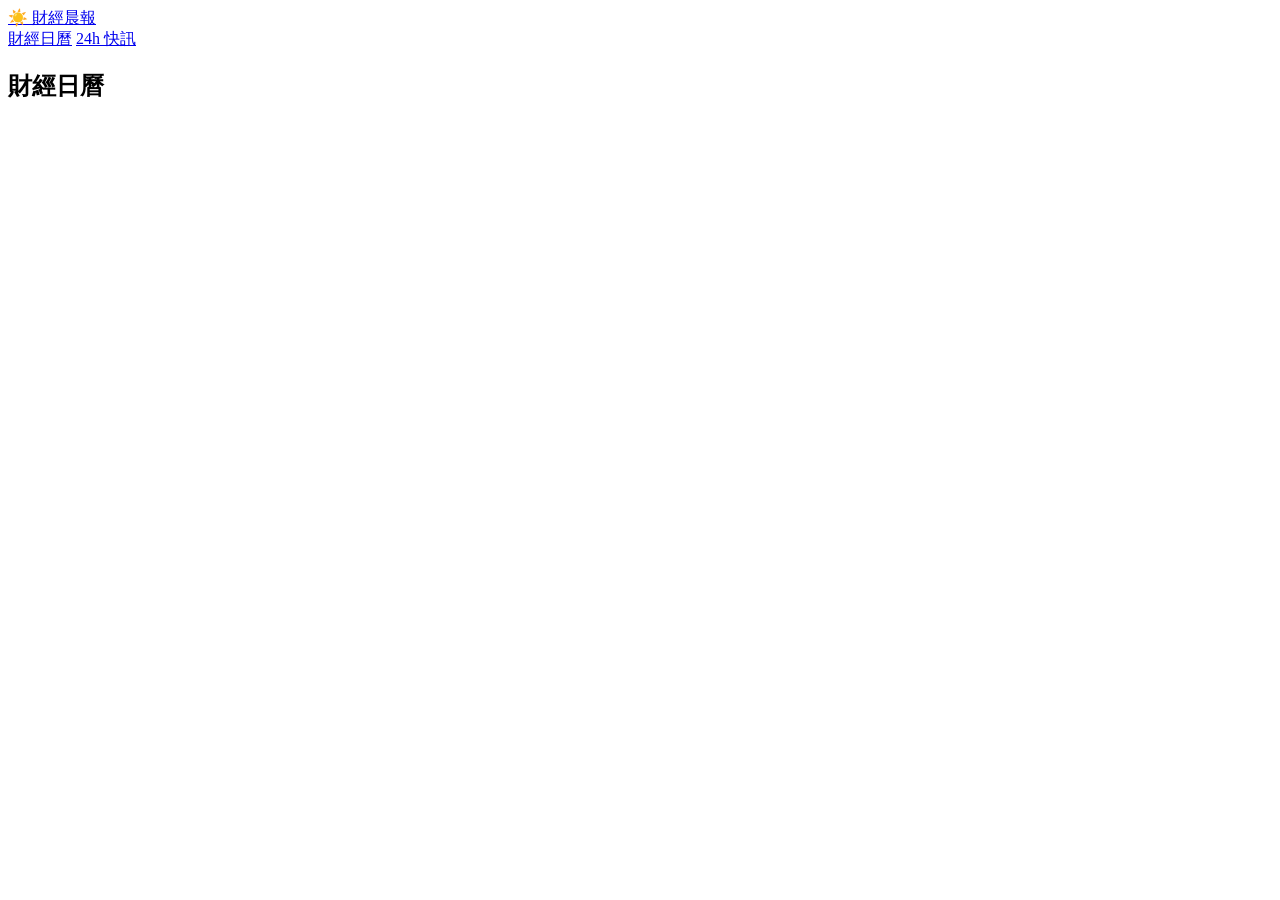
==== docs/index.html @ 4baab71f "Add files via upload" ====
<!doctype html>
<html lang="zh-Hant">
<head>
<meta charset="utf-8">
<meta name="viewport" content="width=device-width, initial-scale=1">
<title>財經晨報｜財經日曆</title>
<meta name="description" content="台灣與美國經濟數據、央行會議、重要財報與法說會行事曆，每日自動更新。">
<link rel="icon" href="data:image/svg+xml,<svg xmlns='http://www.w3.org/2000/svg' viewBox='0 0 100 100'><text y='.9em' font-size='90'>☀️</text></svg>">
<link rel="stylesheet" href="assets/style.css">
</head>
<body data-page="calendar">
<header class="top">
  <div class="wrap top-row">
    <a class="brand" href="./">☀️ 財經晨報</a>
    <nav class="tabs">
      <a class="tab is-active" data-nav="index.html" href="index.html" aria-current="page">財經日曆</a>
      <a class="tab" data-nav="news.html" href="news.html">24h 快訊</a>
    </nav>
    <div class="stamp" id="stamp"></div>
  </div>
</header>

<main class="wrap">
  <section id="markets" class="markets" aria-label="市場行情"></section>
  <section id="recap"></section>
  <section class="panel">
    <div class="panel-head">
      <h2>財經日曆<span class="sub" id="cal-range"></span></h2>
      <div class="filters" id="cal-filters"></div>
    </div>
    <div id="calendar"></div>
  </section>
  <footer id="footer" class="foot"></footer>
</main>

<script src="data/latest.js"></script>
<script src="data/archive-index.js"></script>
<script src="assets/app.js"></script>
</body>
</html>
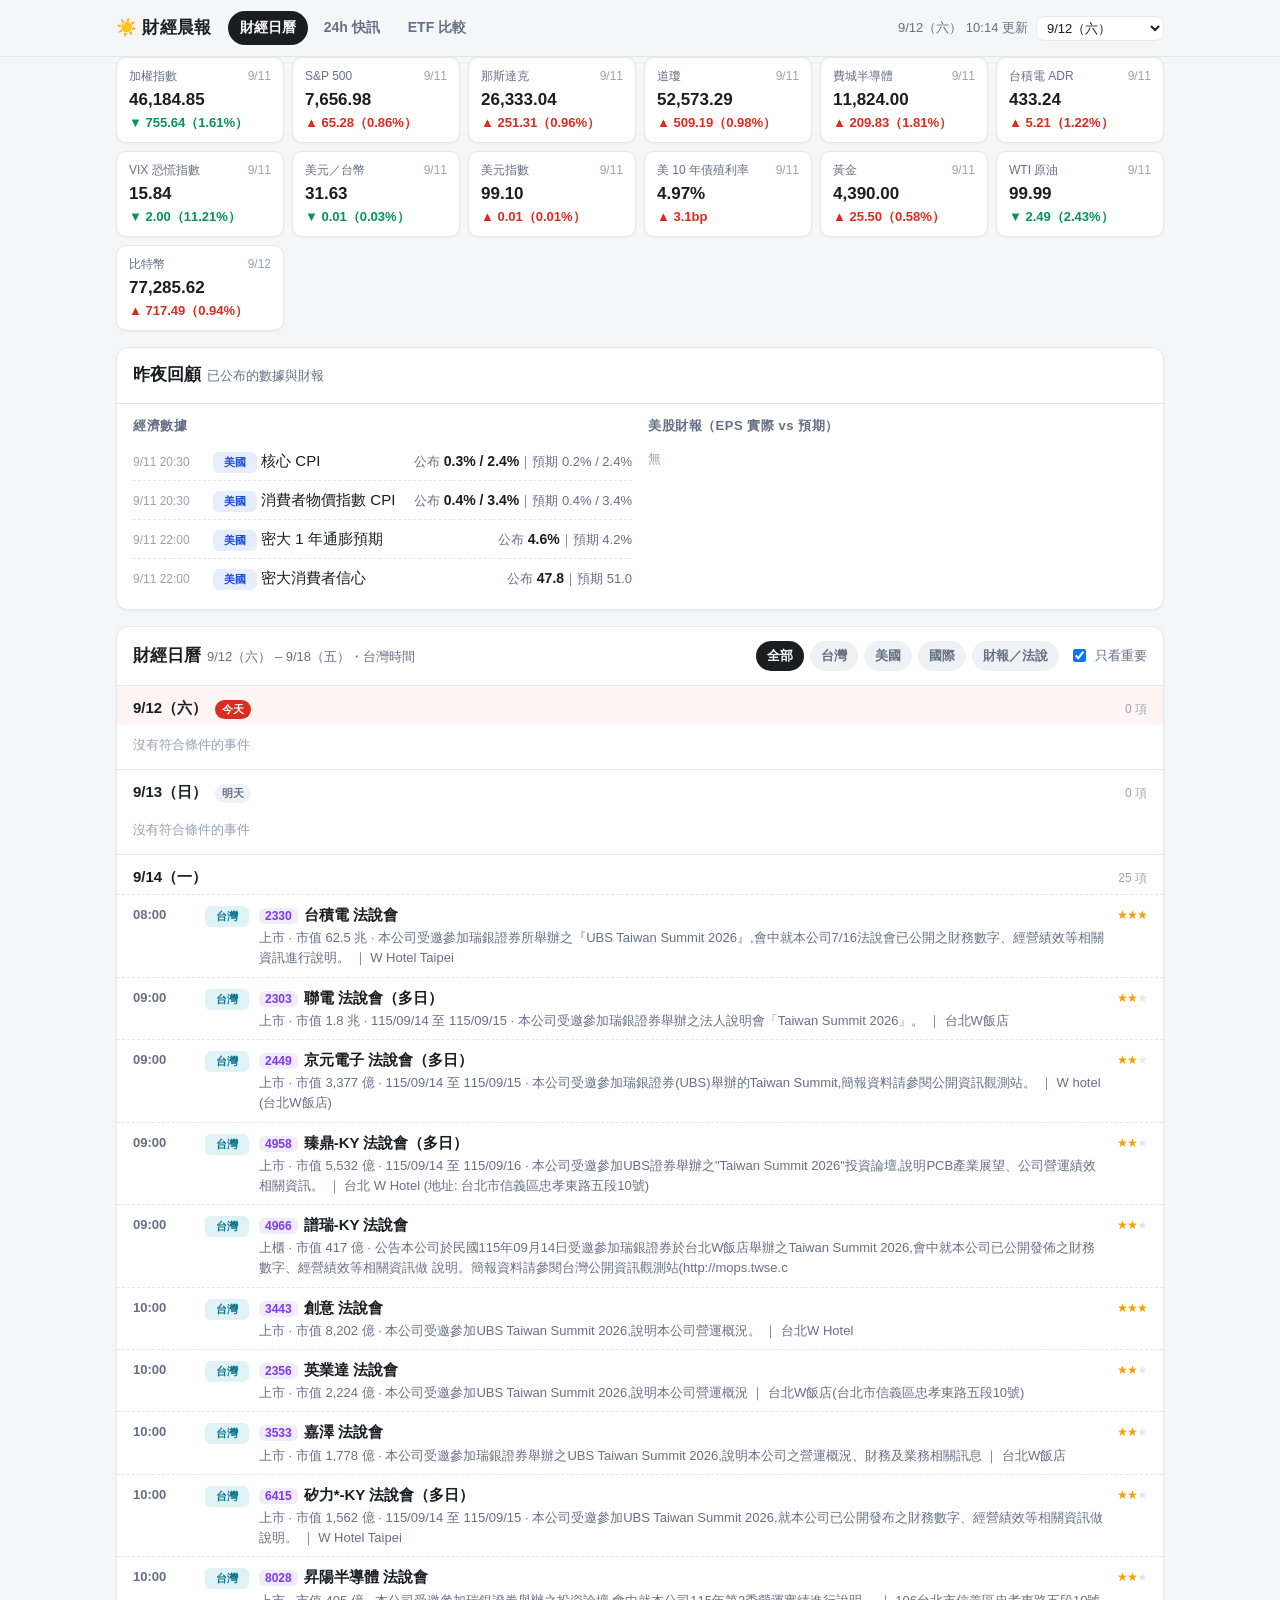
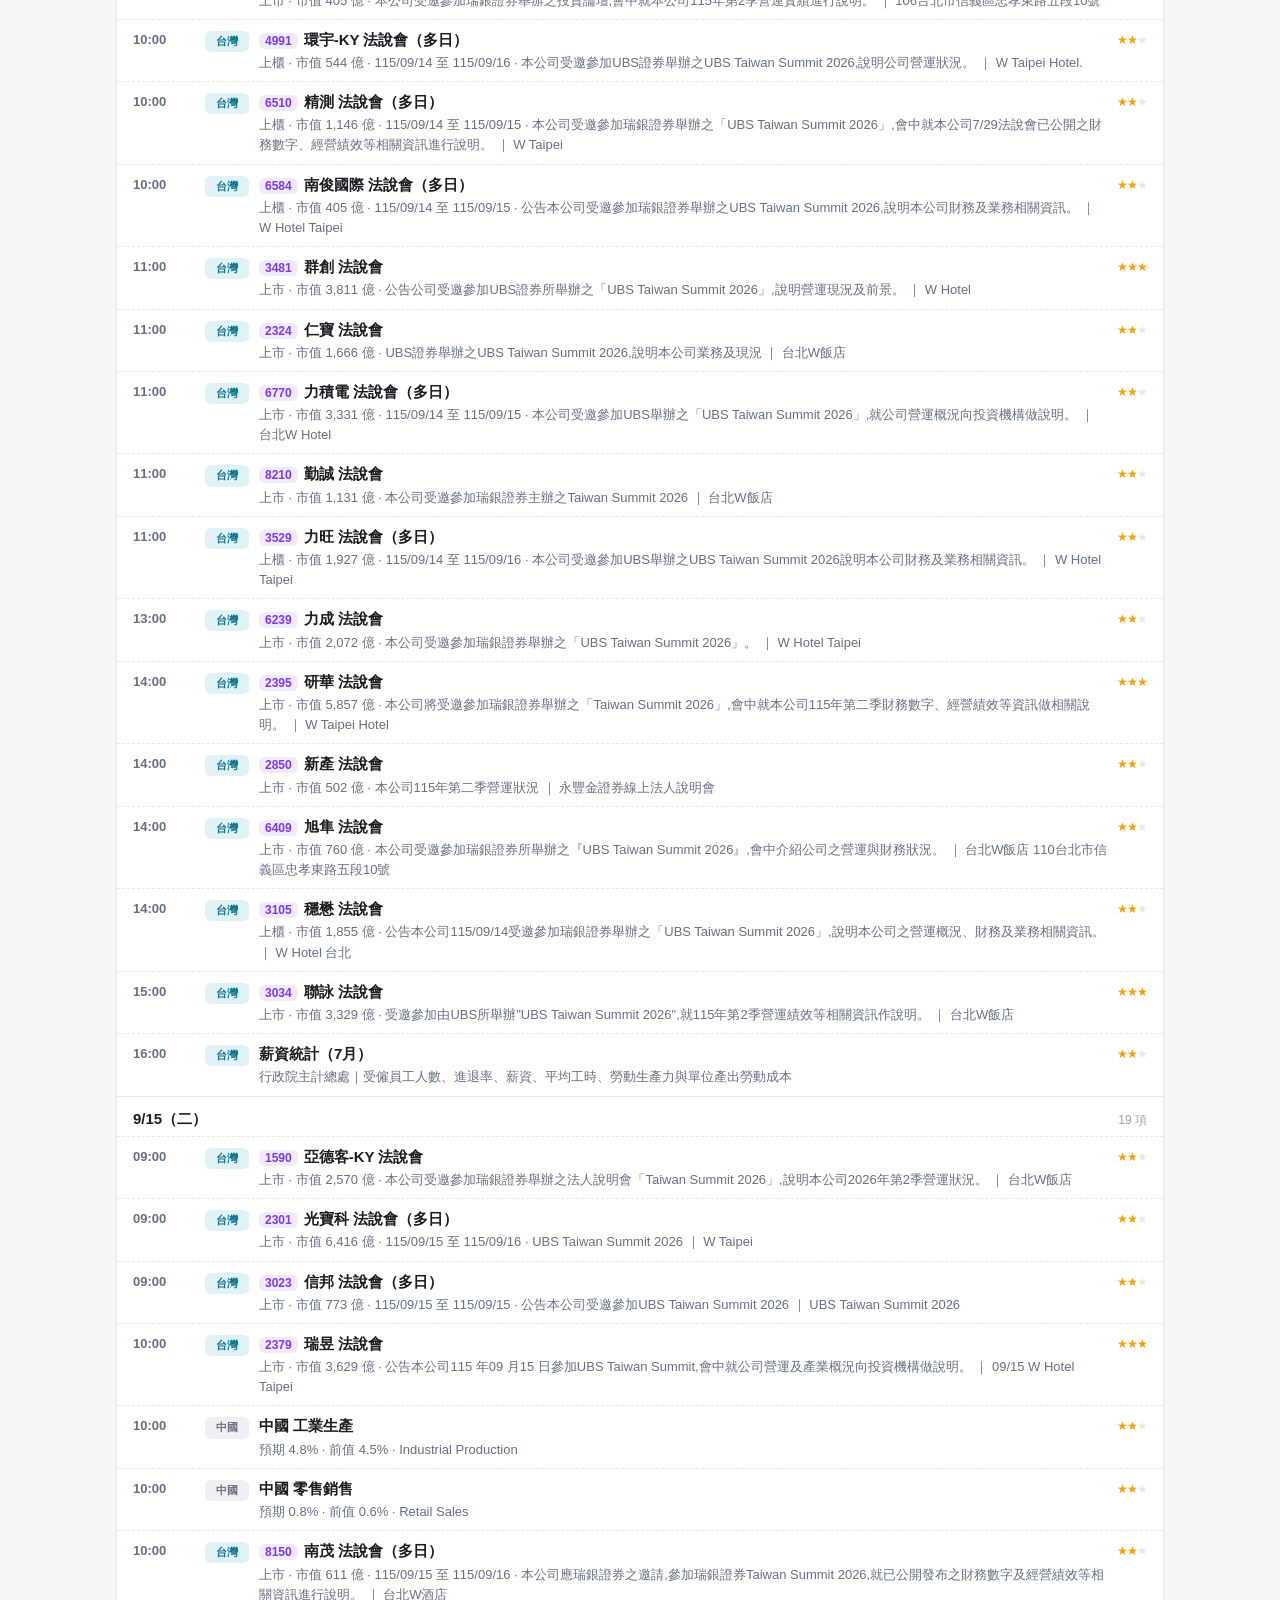
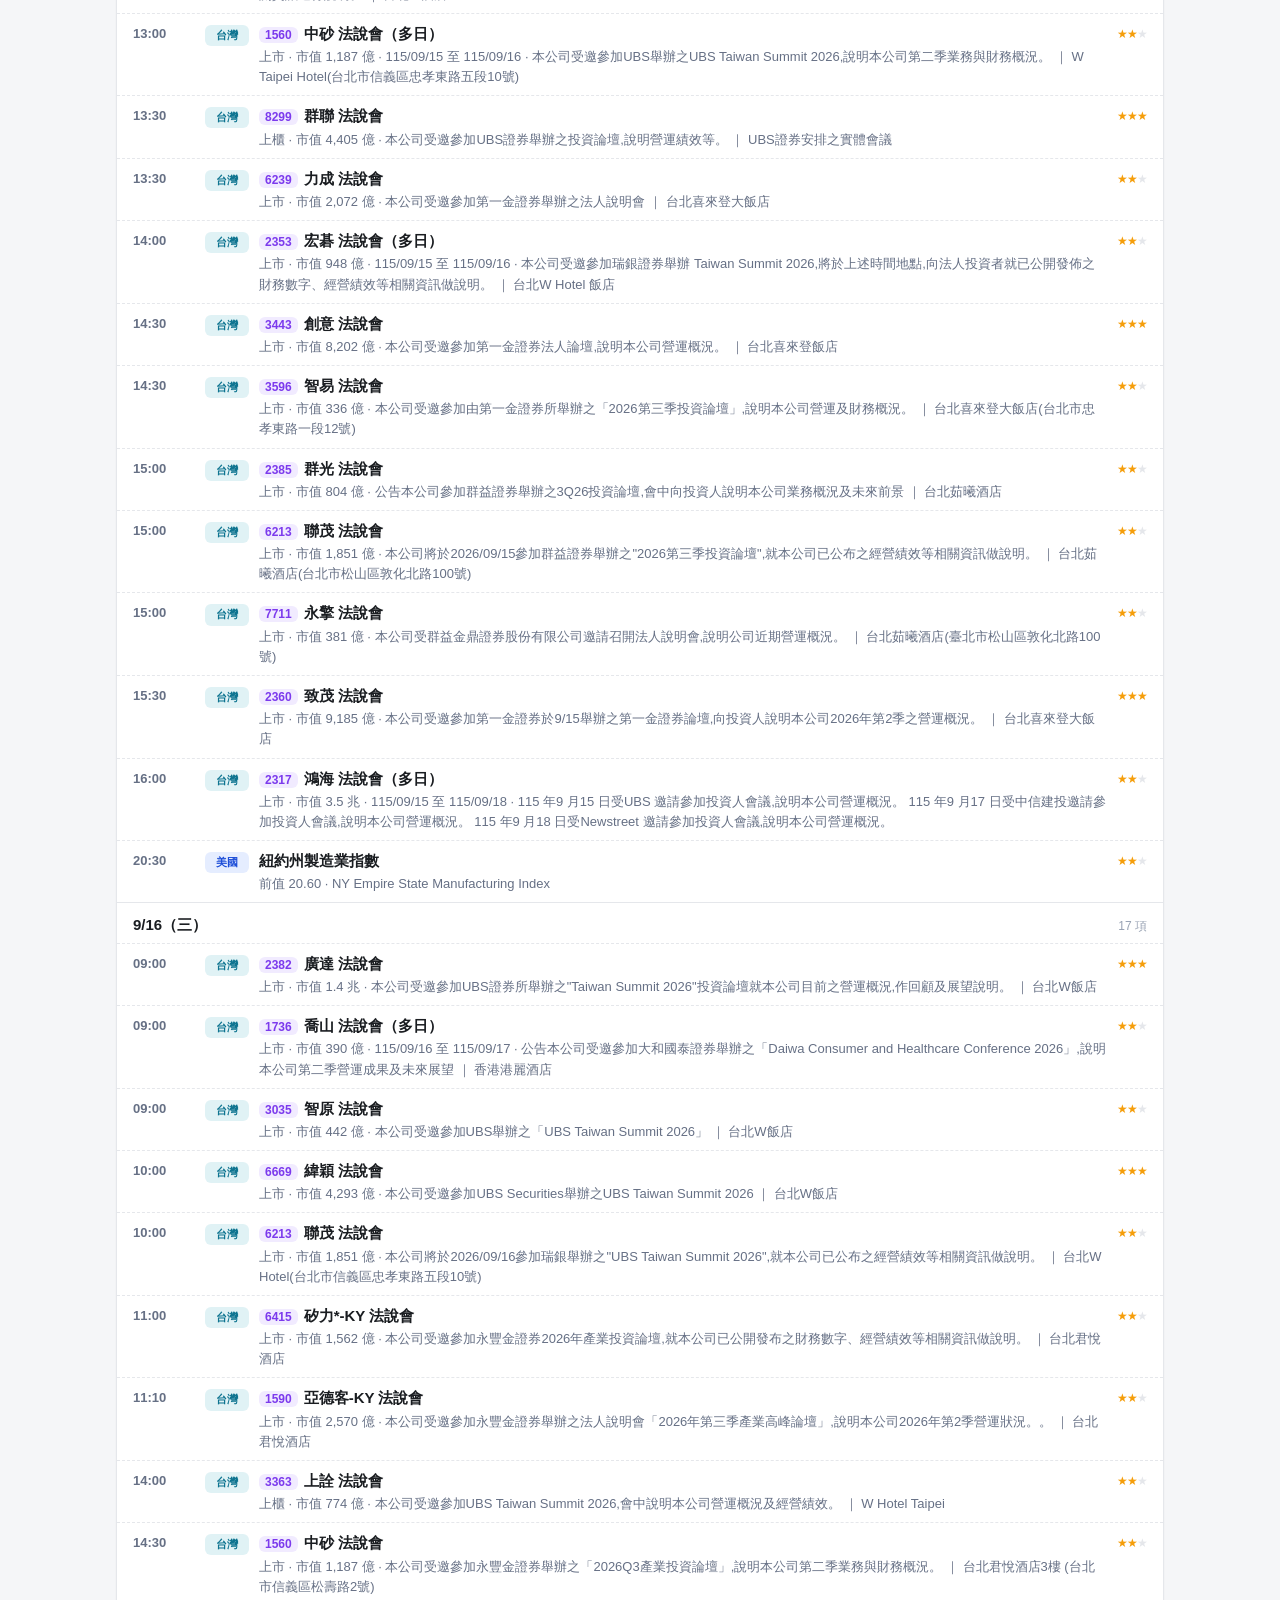
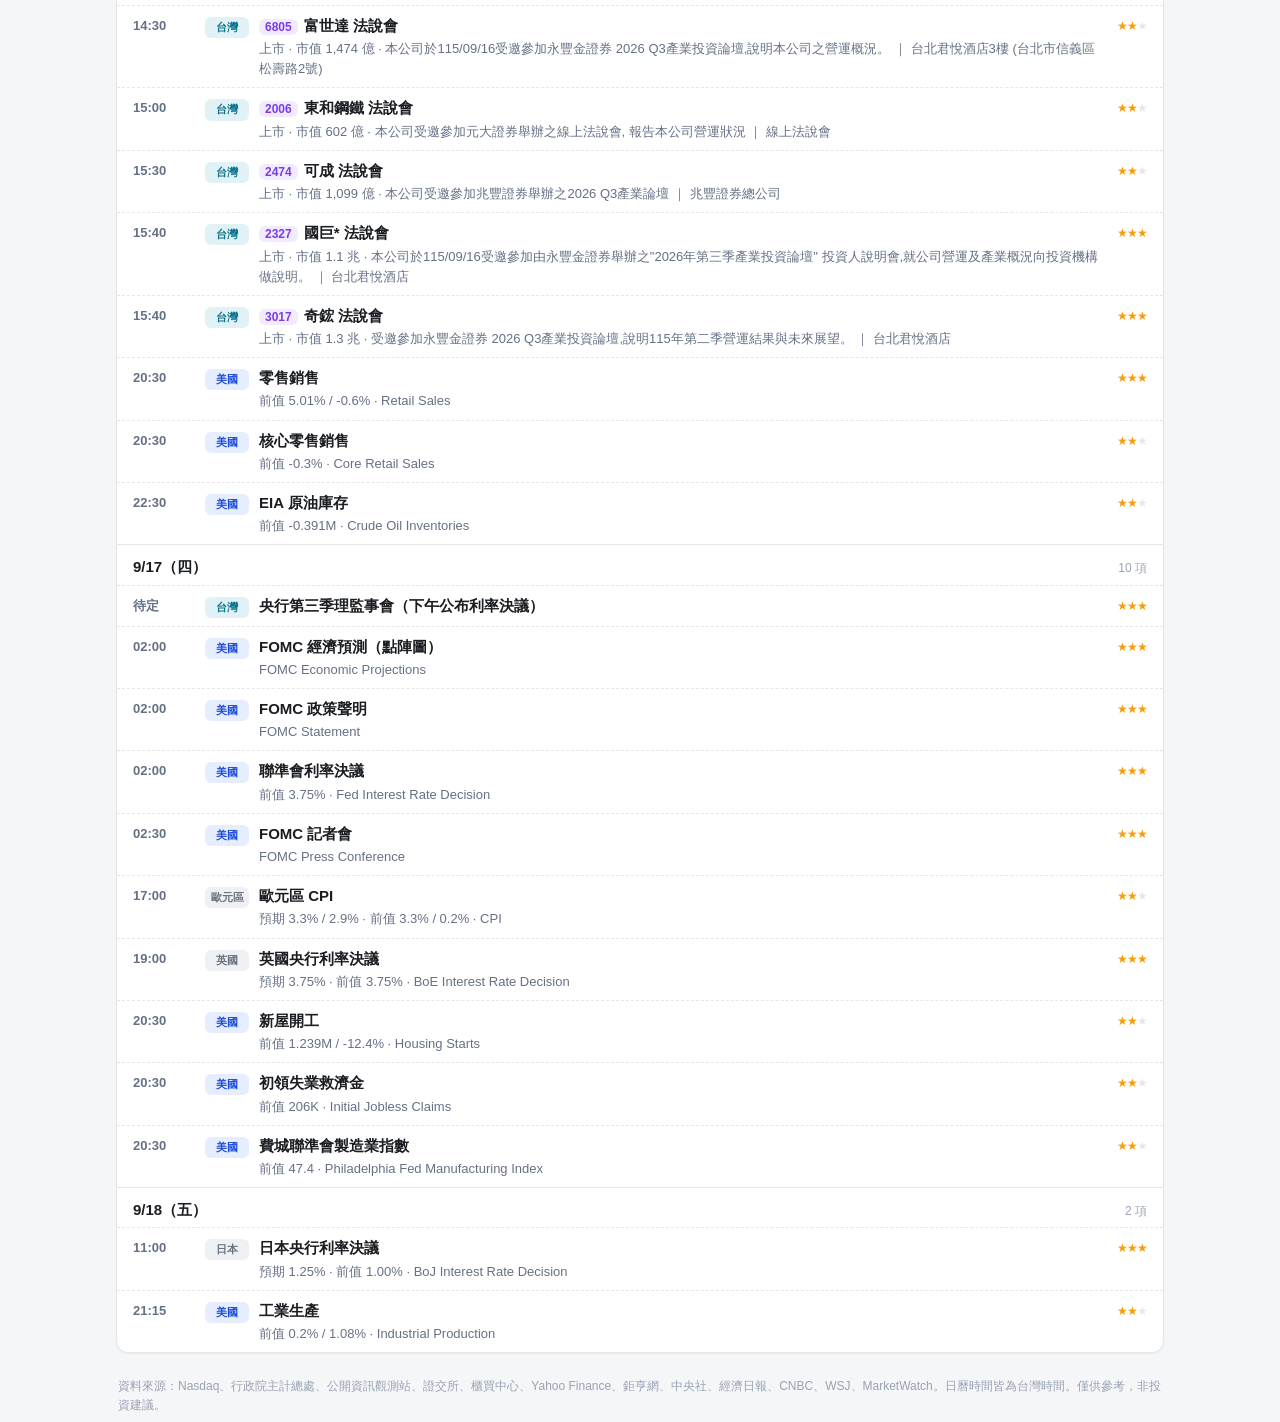
==== commit 34330409: "新增台灣 ETF 績效比較頁（主動＋被動、自訂期間、含息／不含息） - etf/ 套件：證交所 ISIN 名冊取得上市櫃 ETF 清單，Yahoo Finance 抓日線與除息，增量合併後輸出 doc" ====
--- a/docs/index.html
+++ b/docs/index.html
@@ -15,6 +15,7 @@
     <nav class="tabs">
       <a class="tab is-active" data-nav="index.html" href="index.html" aria-current="page">財經日曆</a>
       <a class="tab" data-nav="news.html" href="news.html">24h 快訊</a>
+      <a class="tab" href="etf.html">ETF 比較</a>
     </nav>
     <div class="stamp" id="stamp"></div>
   </div>
--- a/docs/assets/style.css
+++ b/docs/assets/style.css
@@ -0,0 +1,160 @@
+/* 財經晨報 — 台灣慣例：紅漲綠跌 */
+:root {
+  --bg: #f5f6f8; --panel: #fff; --text: #1a1d21; --muted: #667085; --faint: #98a2b3;
+  --line: #e5e7eb; --chip: #eef1f5; --chip-on: #1a1d21; --chip-on-text: #fff;
+  --accent: #1d4ed8; --up: #d92d20; --down: #079455; --star: #f59e0b;
+  --tw: #0e7490; --tw-bg: #e0f2f5; --us: #1d4ed8; --us-bg: #e5edff;
+  --intl: #6b7280; --intl-bg: #eef0f3; --earn: #7c3aed; --earn-bg: #f1ebff;
+  --hol-bg: #fff7e6; --hol: #b54708; --today: #fff5f4;
+  --radius: 12px; --shadow: 0 1px 2px rgba(16, 24, 40, .05);
+  color-scheme: light;
+}
+@media (prefers-color-scheme: dark) {
+  :root:not([data-theme="light"]) {
+    --bg: #0e1115; --panel: #161a20; --text: #e7e9ec; --muted: #98a2b3; --faint: #667085;
+    --line: #252b34; --chip: #1f252d; --chip-on: #e7e9ec; --chip-on-text: #0e1115;
+    --accent: #7aa7ff; --up: #ff6b5e; --down: #36cf8b; --star: #fbbf24;
+    --tw: #5fd0e0; --tw-bg: #10313a; --us: #8fb2ff; --us-bg: #17264a;
+    --intl: #aab1bd; --intl-bg: #23282f; --earn: #b69cff; --earn-bg: #2a2045;
+    --hol-bg: #2b2210; --hol: #f5b35b; --today: #241817;
+    --shadow: none; color-scheme: dark;
+  }
+}
+:root[data-theme="dark"] {
+  --bg: #0e1115; --panel: #161a20; --text: #e7e9ec; --muted: #98a2b3; --faint: #667085;
+  --line: #252b34; --chip: #1f252d; --chip-on: #e7e9ec; --chip-on-text: #0e1115;
+  --accent: #7aa7ff; --up: #ff6b5e; --down: #36cf8b; --star: #fbbf24;
+  --tw: #5fd0e0; --tw-bg: #10313a; --us: #8fb2ff; --us-bg: #17264a;
+  --intl: #aab1bd; --intl-bg: #23282f; --earn: #b69cff; --earn-bg: #2a2045;
+  --hol-bg: #2b2210; --hol: #f5b35b; --today: #241817;
+  --shadow: none; color-scheme: dark;
+}
+
+* { box-sizing: border-box; }
+body {
+  margin: 0; background: var(--bg); color: var(--text);
+  font: 15px/1.55 -apple-system, BlinkMacSystemFont, "Segoe UI", "Noto Sans TC", "PingFang TC",
+        "Microsoft JhengHei", sans-serif;
+  -webkit-font-smoothing: antialiased;
+}
+a { color: var(--accent); text-decoration: none; }
+a:hover { text-decoration: underline; }
+.num { font-variant-numeric: tabular-nums; }
+.wrap { max-width: 1080px; margin: 0 auto; padding: 0 16px; }
+[hidden] { display: none !important; }
+
+/* 頁首 */
+.top { position: sticky; top: 0; z-index: 10; background: color-mix(in srgb, var(--bg) 88%, transparent);
+       backdrop-filter: blur(8px); border-bottom: 1px solid var(--line); }
+.top-row { display: flex; align-items: center; gap: 16px; min-height: 56px; flex-wrap: wrap; }
+.brand { font-weight: 700; font-size: 17px; color: var(--text); letter-spacing: .02em; }
+.brand:hover { text-decoration: none; }
+.tabs { display: flex; gap: 4px; }
+.tab { padding: 6px 12px; border-radius: 999px; color: var(--muted); font-weight: 600; font-size: 14px; }
+.tab:hover { background: var(--chip); text-decoration: none; }
+.tab.is-active { background: var(--chip-on); color: var(--chip-on-text); }
+.stamp { margin-left: auto; display: flex; align-items: center; gap: 8px; color: var(--muted); font-size: 13px; }
+.stamp select { font: inherit; color: var(--text); background: var(--panel); border: 1px solid var(--line);
+                border-radius: 8px; padding: 3px 6px; }
+
+main { padding: 18px 16px 40px; }
+h2 { font-size: 17px; margin: 0; }
+.sub { color: var(--muted); font-weight: 400; font-size: 13px; margin-left: 6px; }
+
+/* 行情卡片 */
+.markets { display: grid; grid-template-columns: repeat(auto-fill, minmax(150px, 1fr)); gap: 8px; margin-bottom: 16px; }
+.mk { background: var(--panel); border: 1px solid var(--line); border-radius: 10px; padding: 9px 12px; box-shadow: var(--shadow); }
+.mk-name { font-size: 12px; color: var(--muted); display: flex; justify-content: space-between; gap: 6px; }
+.mk-date { color: var(--faint); }
+.mk-price { font-size: 17px; font-weight: 700; margin-top: 1px; }
+.mk-chg { font-size: 13px; font-weight: 600; }
+.up { color: var(--up); } .down { color: var(--down); } .flat { color: var(--muted); }
+
+/* 面板 */
+.panel { background: var(--panel); border: 1px solid var(--line); border-radius: var(--radius);
+         box-shadow: var(--shadow); margin-bottom: 16px; overflow: hidden; }
+.panel-head { display: flex; align-items: center; justify-content: space-between; gap: 12px; flex-wrap: wrap;
+              padding: 14px 16px; border-bottom: 1px solid var(--line); }
+.panel-body { padding: 12px 16px; }
+.grid2 { display: grid; grid-template-columns: 1fr 1fr; gap: 16px; }
+@media (max-width: 760px) { .grid2 { grid-template-columns: 1fr; } }
+
+/* 篩選 */
+.filters { display: flex; gap: 6px; flex-wrap: wrap; align-items: center; }
+.chip { font: inherit; font-size: 13px; font-weight: 600; border: 0; cursor: pointer; padding: 5px 11px;
+        border-radius: 999px; background: var(--chip); color: var(--muted); }
+.chip:hover { color: var(--text); }
+.chip[aria-pressed="true"] { background: var(--chip-on); color: var(--chip-on-text); }
+.toggle { display: inline-flex; align-items: center; gap: 6px; font-size: 13px; color: var(--muted);
+          cursor: pointer; user-select: none; margin-left: 4px; }
+.search { font: inherit; font-size: 14px; padding: 6px 10px; border-radius: 8px; border: 1px solid var(--line);
+          background: var(--bg); color: var(--text); min-width: 180px; }
+
+/* 日曆 */
+.day { border-bottom: 1px solid var(--line); }
+.day:last-child { border-bottom: 0; }
+.day-head { display: flex; align-items: baseline; gap: 8px; padding: 10px 16px 6px; position: sticky; top: 57px;
+            background: var(--panel); z-index: 2; }
+.day-head b { font-size: 15px; }
+.day.is-today .day-head { background: var(--today); }
+.tag-today { font-size: 11px; font-weight: 700; color: #fff; background: var(--up); padding: 1px 7px; border-radius: 999px; }
+.tag-soft { font-size: 11px; font-weight: 700; color: var(--muted); background: var(--chip); padding: 1px 7px; border-radius: 999px; }
+.day-count { margin-left: auto; color: var(--faint); font-size: 12px; }
+.ev { display: grid; grid-template-columns: 62px 44px 1fr auto; gap: 10px; align-items: start;
+      padding: 8px 16px; border-top: 1px dashed var(--line); }
+.ev:first-of-type { border-top: 0; }
+.ev-time { font-weight: 600; color: var(--muted); font-size: 13px; padding-top: 2px; }
+.ev-title { font-weight: 600; }
+.ev-title .sym { font-size: 12px; font-weight: 700; padding: 1px 6px; border-radius: 6px; margin-right: 6px;
+                 background: var(--earn-bg); color: var(--earn); }
+.ev-meta { font-size: 13px; color: var(--muted); margin-top: 2px; }
+.ev-meta b { color: var(--text); }
+.ev.holiday { background: var(--hol-bg); }
+.ev.holiday .ev-title { color: var(--hol); }
+.ev.minor .ev-title { font-weight: 500; color: var(--muted); }
+.badge { display: inline-block; font-size: 11px; font-weight: 700; padding: 2px 0; width: 44px; text-align: center;
+         border-radius: 6px; }
+.b-TW { background: var(--tw-bg); color: var(--tw); }
+.b-US { background: var(--us-bg); color: var(--us); }
+.b-INTL { background: var(--intl-bg); color: var(--intl); }
+.imp { color: var(--star); letter-spacing: -1px; font-size: 12px; padding-top: 3px; white-space: nowrap; }
+.imp .off { color: var(--line); }
+.empty { padding: 10px 16px 14px; color: var(--faint); font-size: 13px; }
+@media (max-width: 560px) {
+  .ev { grid-template-columns: 50px 1fr auto; }
+  .ev .badge-col { display: none; }
+  .ev .ev-title::before { content: attr(data-region); font-size: 11px; font-weight: 700; color: var(--muted); margin-right: 6px; }
+}
+
+/* 回顧表格 */
+.rows { list-style: none; margin: 0; padding: 0; }
+.rows li { display: flex; gap: 10px; padding: 7px 0; border-top: 1px dashed var(--line); align-items: baseline; }
+.rows li:first-child { border-top: 0; }
+.rows .when { color: var(--faint); font-size: 12px; min-width: 70px; }
+.rows .what { flex: 1; }
+.rows .val { font-size: 13px; color: var(--muted); }
+.rows .val b { color: var(--text); font-size: 14px; }
+.sec-title { font-size: 13px; font-weight: 700; color: var(--muted); margin: 0 0 6px; letter-spacing: .04em; }
+
+/* 新聞 */
+.top-news { list-style: none; counter-reset: n; margin: 0; padding: 0; }
+.top-news li { counter-increment: n; display: grid; grid-template-columns: 30px 1fr; gap: 8px; padding: 10px 16px;
+               border-top: 1px solid var(--line); }
+.top-news li:first-child { border-top: 0; }
+.top-news li::before { content: counter(n); font-weight: 800; font-size: 18px; color: var(--up); line-height: 1.3; }
+.news-list { list-style: none; margin: 0; padding: 0; }
+.news-list li { display: grid; grid-template-columns: 52px 1fr; gap: 10px; padding: 9px 16px; border-top: 1px solid var(--line); }
+.news-list li:first-child { border-top: 0; }
+.n-time { color: var(--muted); font-size: 13px; font-weight: 600; padding-top: 1px; }
+.n-title { font-weight: 600; color: var(--text); }
+.n-title:visited { color: var(--muted); }
+.n-meta { font-size: 12px; color: var(--faint); margin-top: 2px; display: flex; gap: 8px; flex-wrap: wrap; }
+.n-src { color: var(--muted); font-weight: 600; }
+.n-sum { font-size: 13px; color: var(--muted); margin-top: 3px; }
+.n-tag { background: var(--chip); color: var(--muted); padding: 0 6px; border-radius: 5px; }
+.hour { padding: 6px 16px; background: var(--bg); color: var(--muted); font-size: 12px; font-weight: 700;
+        border-top: 1px solid var(--line); position: sticky; top: 57px; z-index: 1; }
+
+.foot { color: var(--faint); font-size: 12px; padding: 8px 2px; }
+.foot details { margin-top: 6px; }
+.notice { padding: 40px 16px; text-align: center; color: var(--muted); }
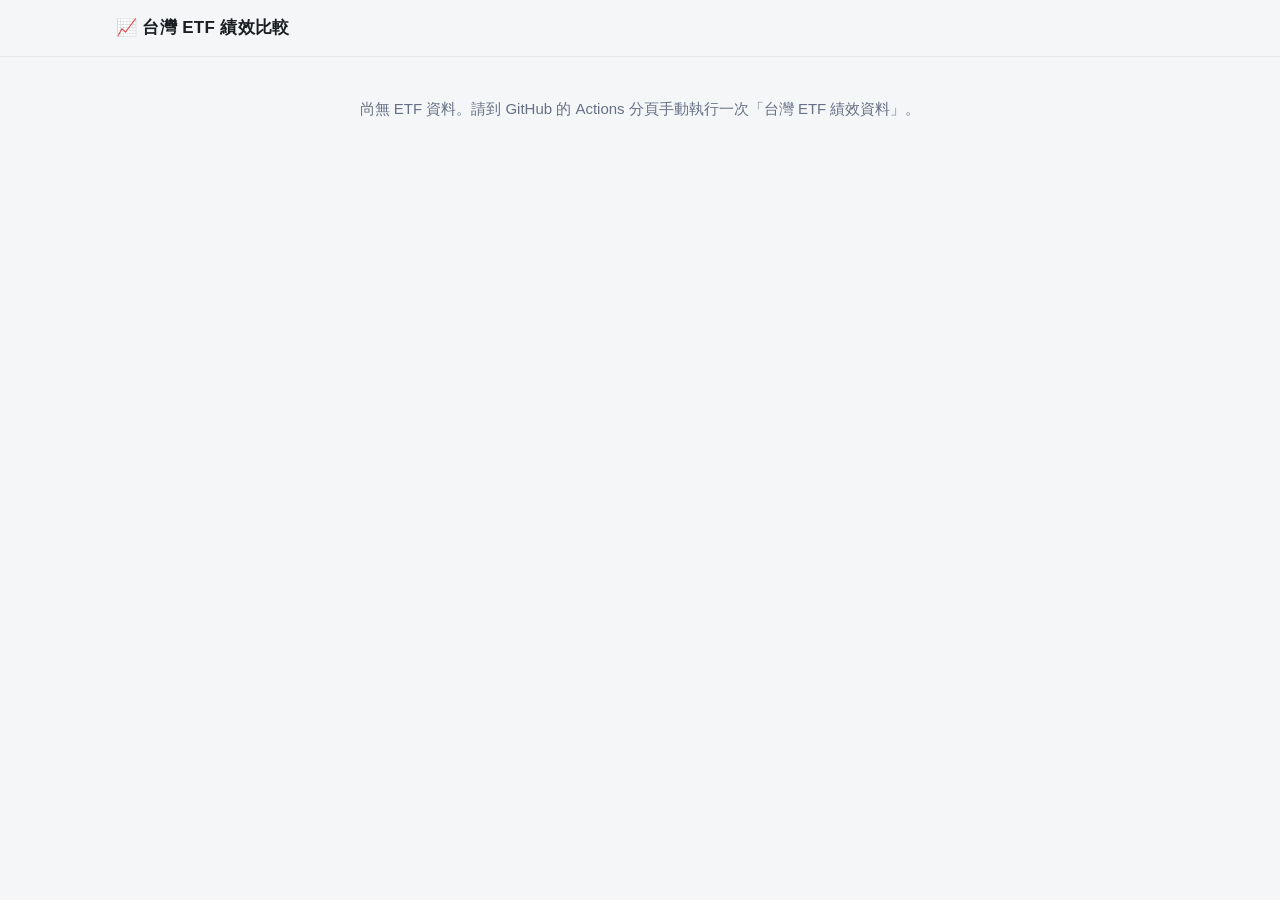
==== commit 190ef750: "台灣 ETF 績效比較：初始版本 Co-Authored-By: Claude Fable 5.1 <noreply@anthropic.com> Claude-Session: https://cl" ====
--- a/docs/index.html
+++ b/docs/index.html
@@ -3,39 +3,103 @@
 <head>
 <meta charset="utf-8">
 <meta name="viewport" content="width=device-width, initial-scale=1">
-<title>財經晨報｜財經日曆</title>
-<meta name="description" content="台灣與美國經濟數據、央行會議、重要財報與法說會行事曆，每日自動更新。">
-<link rel="icon" href="data:image/svg+xml,<svg xmlns='http://www.w3.org/2000/svg' viewBox='0 0 100 100'><text y='.9em' font-size='90'>☀️</text></svg>">
+<title>台灣 ETF 績效比較</title>
+<meta name="description" content="台灣上市櫃 ETF（主動／被動）績效比較：自訂天／週／月／年期間、含息或不含息、波動與最大回撤、配息率，每日自動更新。">
+<link rel="icon" href="data:image/svg+xml,<svg xmlns='http://www.w3.org/2000/svg' viewBox='0 0 100 100'><text y='.9em' font-size='90'>📈</text></svg>">
 <link rel="stylesheet" href="assets/style.css">
+<link rel="stylesheet" href="assets/etf.css">
 </head>
-<body data-page="calendar">
+<body data-page="etf">
 <header class="top">
   <div class="wrap top-row">
-    <a class="brand" href="./">☀️ 財經晨報</a>
-    <nav class="tabs">
-      <a class="tab is-active" data-nav="index.html" href="index.html" aria-current="page">財經日曆</a>
-      <a class="tab" data-nav="news.html" href="news.html">24h 快訊</a>
-      <a class="tab" href="etf.html">ETF 比較</a>
-    </nav>
+    <a class="brand" href="./">📈 台灣 ETF 績效比較</a>
     <div class="stamp" id="stamp"></div>
   </div>
 </header>
 
-<main class="wrap">
-  <section id="markets" class="markets" aria-label="市場行情"></section>
-  <section id="recap"></section>
+<main class="wrap" id="main">
+  <section class="panel ctl">
+    <div class="ctl-row">
+      <span class="lbl">期間</span>
+      <div class="filters" id="quick"></div>
+      <form class="custom" id="custom-form">
+        <input type="number" id="c-n" min="1" step="1" value="30" aria-label="數字">
+        <select id="c-unit" aria-label="單位">
+          <option value="td">交易日</option>
+          <option value="d">天</option>
+          <option value="w">週</option>
+          <option value="m">月</option>
+          <option value="y">年</option>
+        </select>
+        <button type="submit" class="btn">套用</button>
+      </form>
+      <form class="custom" id="range-form">
+        <input type="date" id="r-from" aria-label="起日">
+        <span class="lbl">～</span>
+        <input type="date" id="r-to" aria-label="訖日">
+        <button type="submit" class="btn">套用區間</button>
+      </form>
+    </div>
+    <div class="ctl-row">
+      <span class="lbl">報酬</span>
+      <div class="filters seg" id="mode">
+        <button class="chip" data-mode="price">不含息（價格）</button>
+        <button class="chip" data-mode="tr">含息（再投入）</button>
+        <button class="chip" data-mode="trx">含息（不再投入）</button>
+      </div>
+      <label class="toggle"><input type="checkbox" id="ann"> 顯示年化（期間 ≥ 1 年）</label>
+    </div>
+    <div class="ctl-row">
+      <span class="lbl">篩選</span>
+      <input class="search" id="q" type="search" placeholder="代號或名稱" autocomplete="off">
+      <div class="filters seg" id="type">
+        <button class="chip" data-type="all">全部</button>
+        <button class="chip" data-type="passive">被動式</button>
+        <button class="chip" data-type="active">主動式</button>
+      </div>
+      <select id="market" class="sel" aria-label="市場">
+        <option value="all">上市＋上櫃</option>
+        <option value="上市">上市</option>
+        <option value="上櫃">上櫃</option>
+      </select>
+      <label class="toggle">20日均量 ≥ <input type="number" id="minvol" min="0" step="100" value="0" class="mini"> 張</label>
+      <label class="toggle"><input type="checkbox" id="hide-short" checked> 隱藏資料不足</label>
+    </div>
+    <div class="ctl-row">
+      <span class="lbl">分類</span>
+      <div class="filters" id="cats"></div>
+    </div>
+  </section>
+
+  <section class="panel" id="compare-panel">
+    <div class="panel-head">
+      <h2>比較走勢<span class="sub" id="cmp-sub"></span></h2>
+      <div class="filters" id="bench"></div>
+    </div>
+    <div class="panel-body">
+      <div id="chart" class="chart"></div>
+      <div id="cmp-table"></div>
+    </div>
+  </section>
+
   <section class="panel">
     <div class="panel-head">
-      <h2>財經日曆<span class="sub" id="cal-range"></span></h2>
-      <div class="filters" id="cal-filters"></div>
+      <h2>排行<span class="sub" id="rank-sub"></span></h2>
+      <div class="filters">
+        <button class="chip" id="clear-sel">清除勾選</button>
+        <button class="chip" id="csv">下載 CSV</button>
+      </div>
     </div>
-    <div id="calendar"></div>
+    <div class="tbl-wrap"><table class="tbl" id="tbl"></table></div>
+    <div class="empty" id="tbl-note"></div>
   </section>
-  <footer id="footer" class="foot"></footer>
+
+  <footer class="foot" id="footer"></footer>
 </main>
 
-<script src="data/latest.js"></script>
-<script src="data/archive-index.js"></script>
-<script src="assets/app.js"></script>
+<dialog id="detail"></dialog>
+
+<script src="data/etf.js"></script>
+<script src="assets/etf.js"></script>
 </body>
 </html>
--- a/docs/assets/etf.css
+++ b/docs/assets/etf.css
@@ -0,0 +1,84 @@
+/* ETF 比較頁 */
+:root { --s1: #1d4ed8; --s2: #d92d20; --s3: #079455; --s4: #b54708; --s5: #7c3aed; --s6: #0e7490; --s7: #c026d3; --s8: #475467; --bench: #98a2b3; }
+@media (prefers-color-scheme: dark) {
+  :root:not([data-theme="light"]) { --s1: #7aa7ff; --s2: #ff6b5e; --s3: #36cf8b; --s4: #f5b35b; --s5: #b69cff; --s6: #5fd0e0; --s7: #e879f9; --s8: #aab1bd; --bench: #667085; }
+}
+:root[data-theme="dark"] { --s1: #7aa7ff; --s2: #ff6b5e; --s3: #36cf8b; --s4: #f5b35b; --s5: #b69cff; --s6: #5fd0e0; --s7: #e879f9; --s8: #aab1bd; --bench: #667085; }
+
+.ctl { padding: 10px 16px 6px; }
+.ctl-row { display: flex; align-items: center; gap: 8px; flex-wrap: wrap; padding: 5px 0; }
+.lbl { font-size: 12px; font-weight: 700; color: var(--faint); min-width: 32px; letter-spacing: .04em; }
+.custom { display: inline-flex; align-items: center; gap: 4px; }
+.custom input, .custom select, .sel, .mini {
+  font: inherit; font-size: 13px; padding: 5px 8px; border-radius: 8px; border: 1px solid var(--line);
+  background: var(--bg); color: var(--text); }
+.custom input[type="number"], .mini { width: 72px; }
+.mini { padding: 3px 6px; }
+.btn { font: inherit; font-size: 13px; font-weight: 600; padding: 5px 11px; border-radius: 8px; border: 1px solid var(--line);
+       background: var(--panel); color: var(--text); cursor: pointer; white-space: nowrap; }
+.btn:hover { border-color: var(--accent); color: var(--accent); }
+.seg .chip { border-radius: 8px; }
+.chip.is-on { background: var(--chip-on); color: var(--chip-on-text); }
+.chip .cnt { opacity: .6; font-weight: 500; margin-left: 3px; }
+
+/* 圖 */
+.chart { position: relative; min-height: 120px; }
+.chart svg { width: 100%; height: auto; display: block; }
+.chart .hint { color: var(--faint); font-size: 13px; padding: 24px 0; text-align: center; }
+.chart .grid line { stroke: var(--line); stroke-width: 1; }
+.chart .zero { stroke: var(--faint); stroke-dasharray: 3 3; }
+.chart .axis text { fill: var(--muted); font-size: 11px; }
+.chart .line { fill: none; stroke-width: 1.8; stroke-linejoin: round; }
+.chart .line.bench { stroke-dasharray: 5 4; stroke-width: 1.4; }
+.chart .cursor { stroke: var(--muted); stroke-width: 1; pointer-events: none; }
+.tip { position: absolute; top: 8px; left: 8px; background: var(--panel); border: 1px solid var(--line); border-radius: 8px;
+       padding: 6px 10px; font-size: 12px; box-shadow: var(--shadow); pointer-events: none; z-index: 2; max-width: 260px; }
+.tip b { display: block; margin-bottom: 2px; }
+.tip .row { display: flex; justify-content: space-between; gap: 12px; }
+.sw { display: inline-block; width: 9px; height: 9px; border-radius: 2px; margin-right: 5px; vertical-align: 0; }
+.legend { display: flex; gap: 12px; flex-wrap: wrap; font-size: 12px; color: var(--muted); margin: 6px 0 2px; }
+.legend .x { cursor: pointer; margin-left: 2px; color: var(--faint); }
+.legend .x:hover { color: var(--up); }
+
+/* 表格 */
+.tbl-wrap { overflow-x: auto; }
+.tbl { width: 100%; border-collapse: collapse; font-size: 13px; }
+.tbl th, .tbl td { padding: 7px 8px; white-space: nowrap; border-top: 1px solid var(--line); text-align: right; }
+.tbl th { font-size: 12px; color: var(--muted); font-weight: 700; cursor: pointer; user-select: none; background: var(--panel); }
+@media (min-width: 900px) { .tbl th { position: sticky; top: 57px; z-index: 1; } }
+.tbl th.sorted { color: var(--text); }
+.tbl th.l, .tbl td.l { text-align: left; }
+.tbl th.c, .tbl td.c { text-align: center; }
+.tbl tbody tr:hover { background: var(--bg); }
+.tbl tr.is-sel { background: color-mix(in srgb, var(--accent) 8%, transparent); }
+.tbl .name { font-weight: 600; color: var(--text); cursor: pointer; }
+.tbl .name:hover { color: var(--accent); }
+.tbl .code { color: var(--muted); font-weight: 600; margin-right: 6px; }
+.tbl .na { color: var(--faint); font-weight: 400; }
+.tbl .rank { color: var(--faint); font-size: 12px; }
+.tbl input[type="checkbox"] { accent-color: var(--accent); }
+.tag { display: inline-block; font-size: 11px; font-weight: 700; padding: 1px 6px; border-radius: 6px; background: var(--chip); color: var(--muted); }
+.tag.active { background: var(--earn-bg); color: var(--earn); }
+.tag.passive { background: var(--tw-bg); color: var(--tw); }
+.cmp { width: 100%; border-collapse: collapse; font-size: 13px; margin-top: 8px; }
+.cmp th, .cmp td { padding: 5px 8px; text-align: right; border-top: 1px solid var(--line); white-space: nowrap; }
+.cmp th { color: var(--muted); font-size: 12px; font-weight: 700; }
+.cmp th.l, .cmp td.l { text-align: left; }
+
+/* 明細 */
+dialog { border: 1px solid var(--line); border-radius: var(--radius); background: var(--panel); color: var(--text);
+         padding: 0; max-width: min(720px, 94vw); width: 100%; }
+dialog::backdrop { background: rgba(0, 0, 0, .45); }
+.dlg-head { display: flex; align-items: center; gap: 10px; padding: 14px 16px; border-bottom: 1px solid var(--line); }
+.dlg-head h3 { margin: 0; font-size: 16px; flex: 1; }
+.dlg-body { padding: 12px 16px 16px; max-height: 75vh; overflow: auto; }
+.dlg-body h4 { font-size: 13px; color: var(--muted); margin: 14px 0 6px; }
+.kv { display: grid; grid-template-columns: repeat(auto-fill, minmax(150px, 1fr)); gap: 6px 14px; font-size: 13px; }
+.kv span { color: var(--muted); }
+.kv b { margin-left: 4px; }
+
+@media (max-width: 640px) {
+  .tbl th, .tbl td { padding: 6px 6px; }
+  .tbl .hide-sm { display: none; }
+  .lbl { min-width: auto; }
+}
